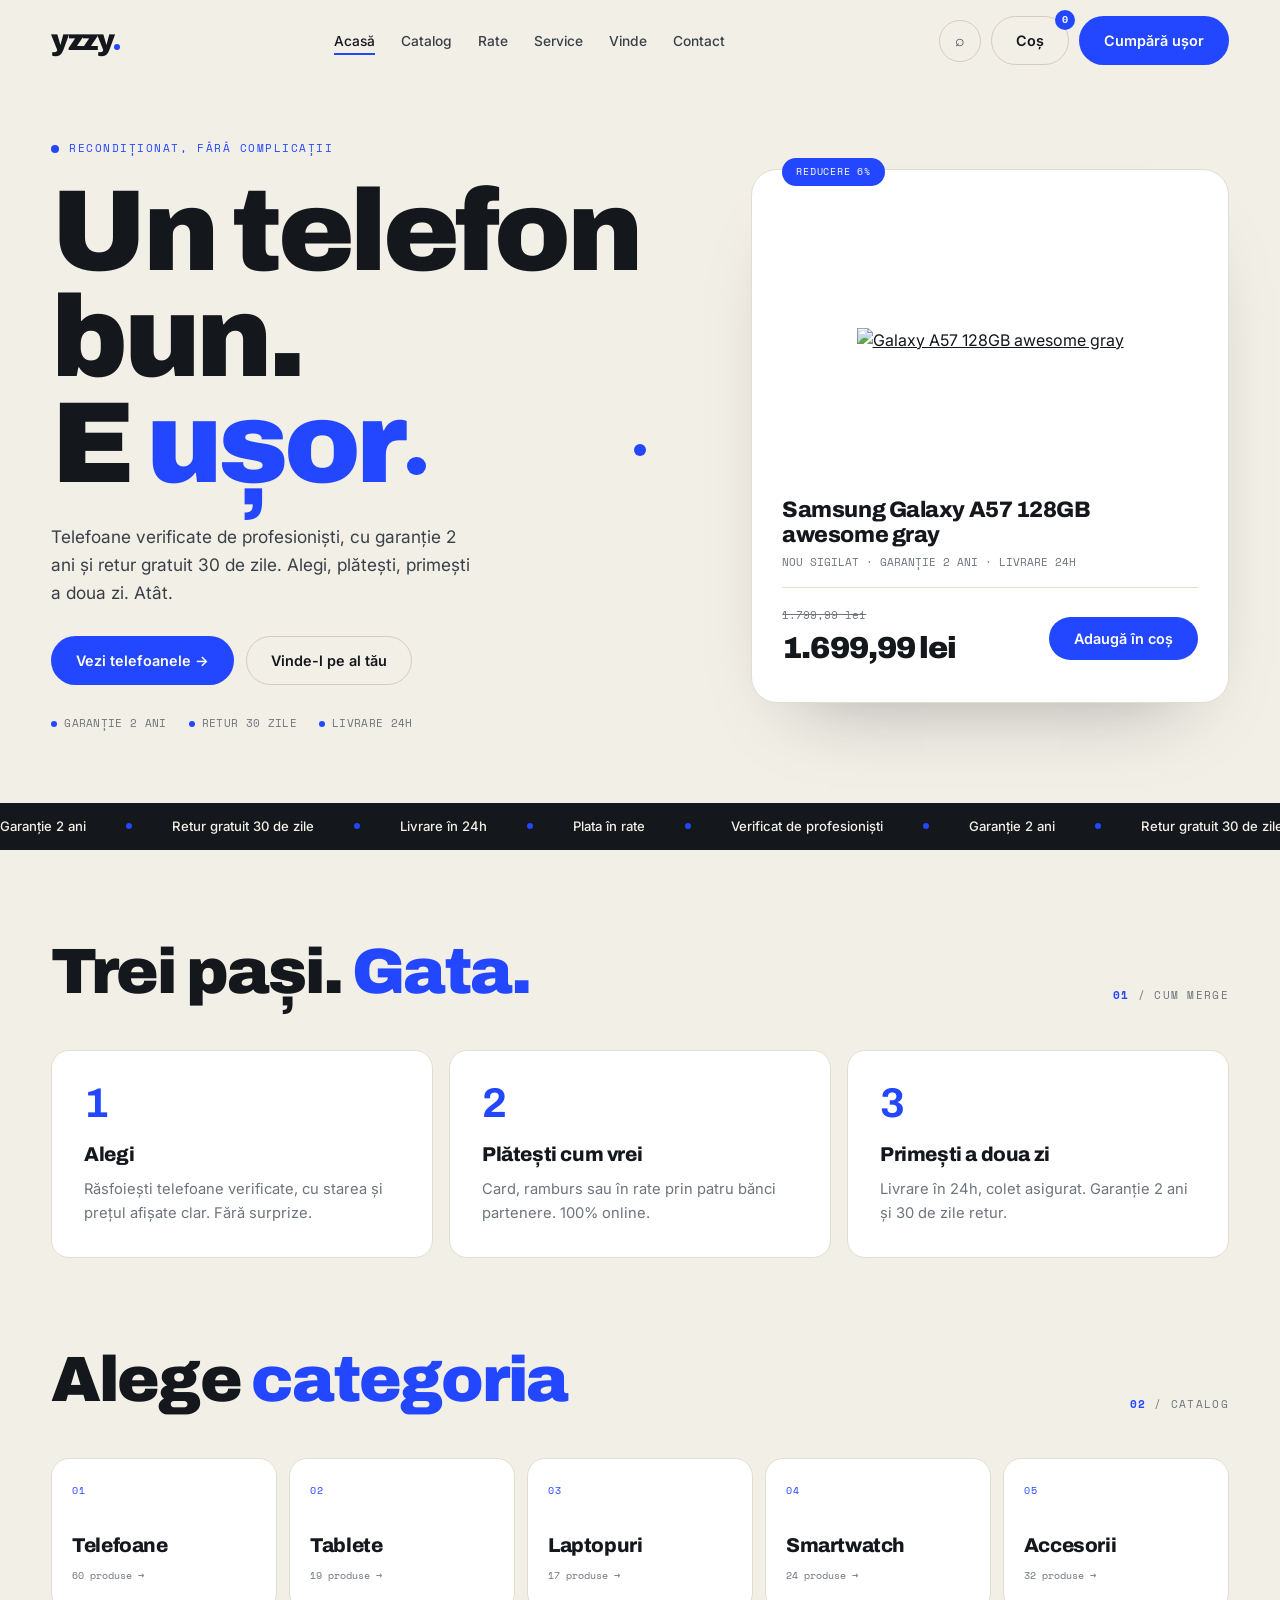
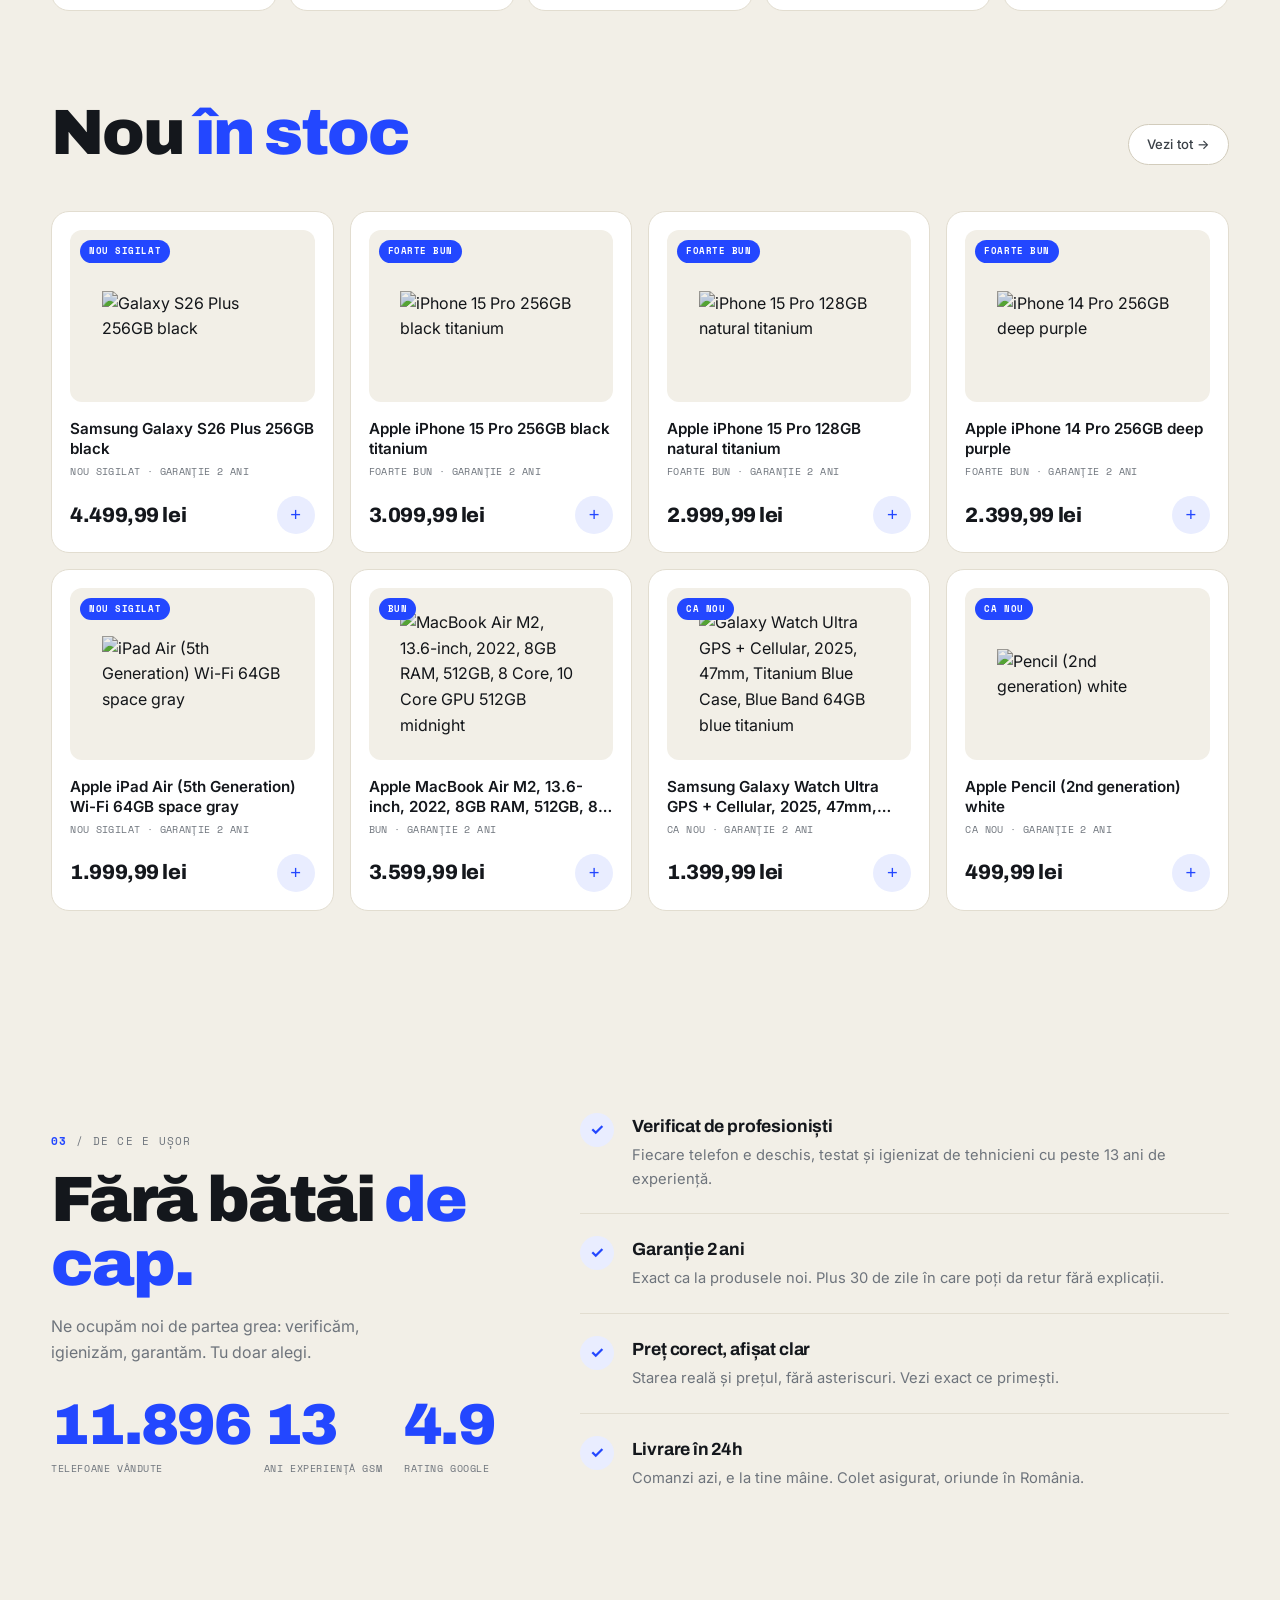
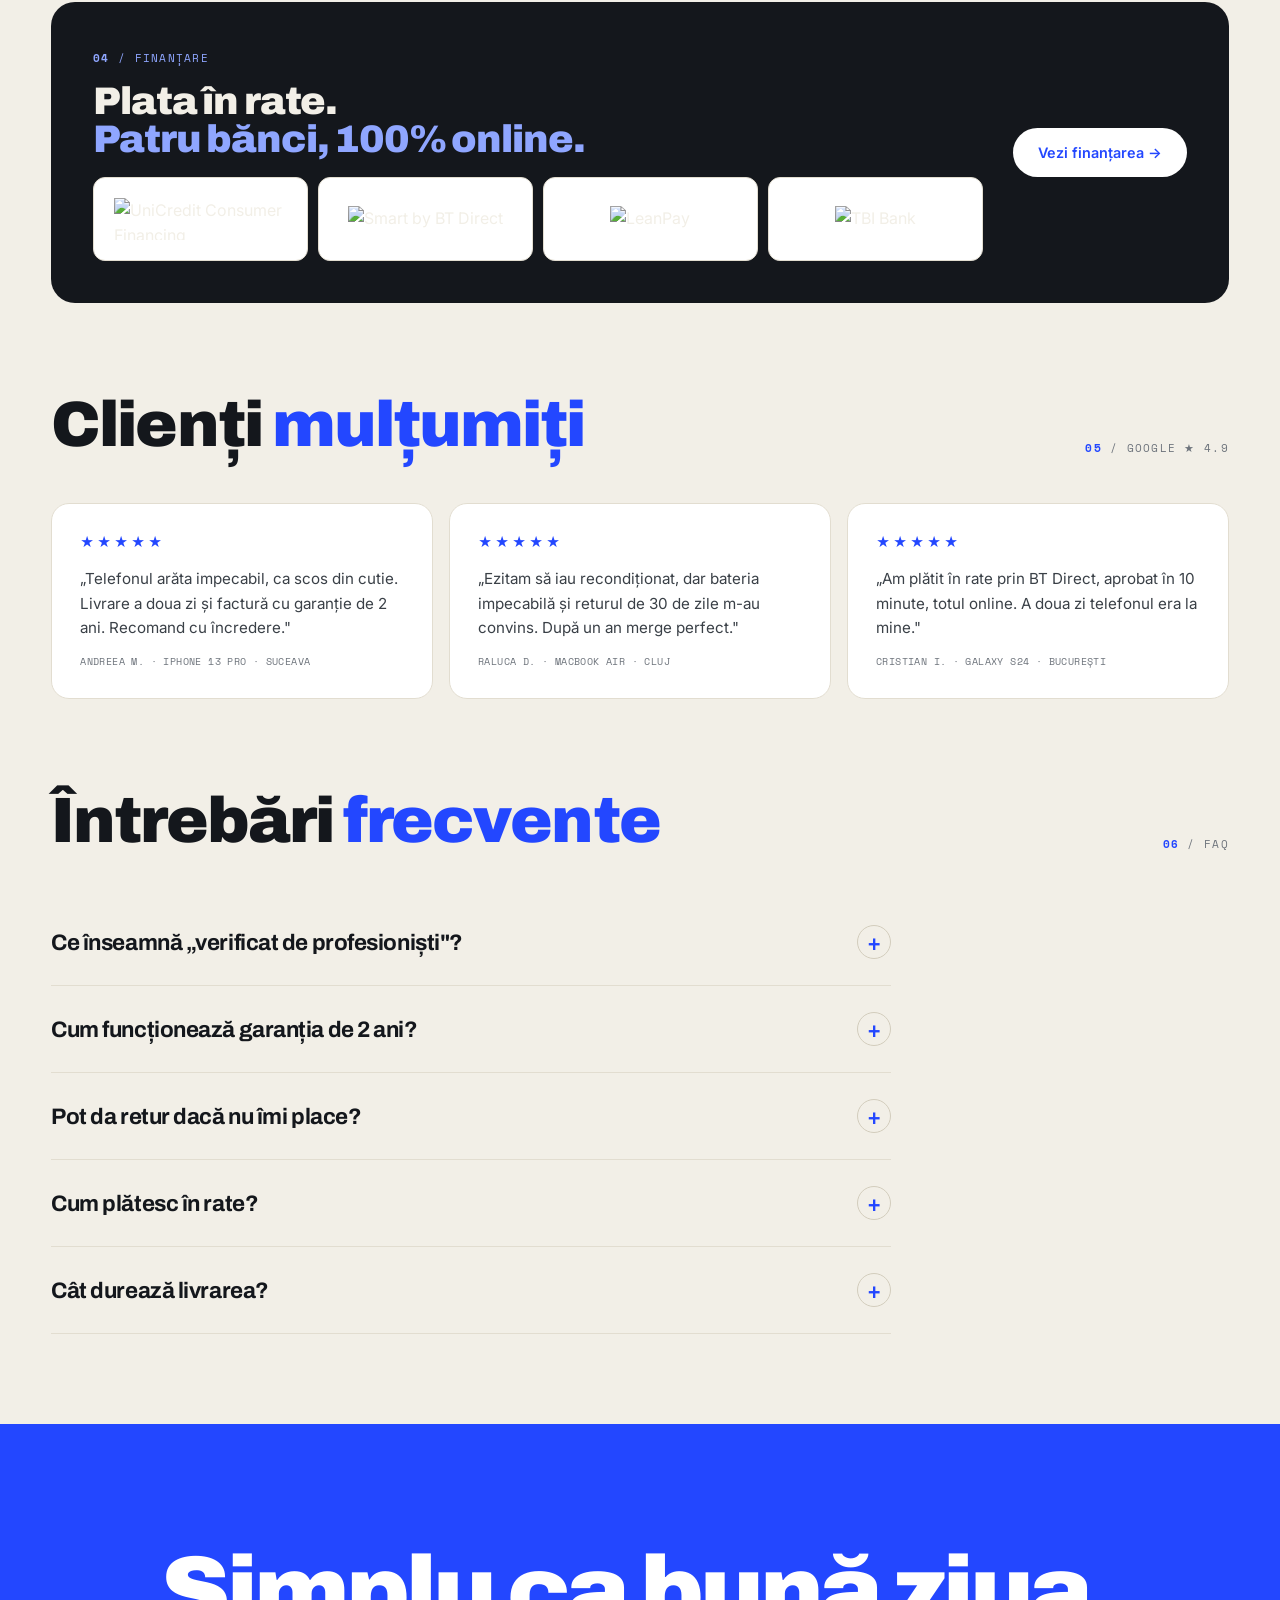
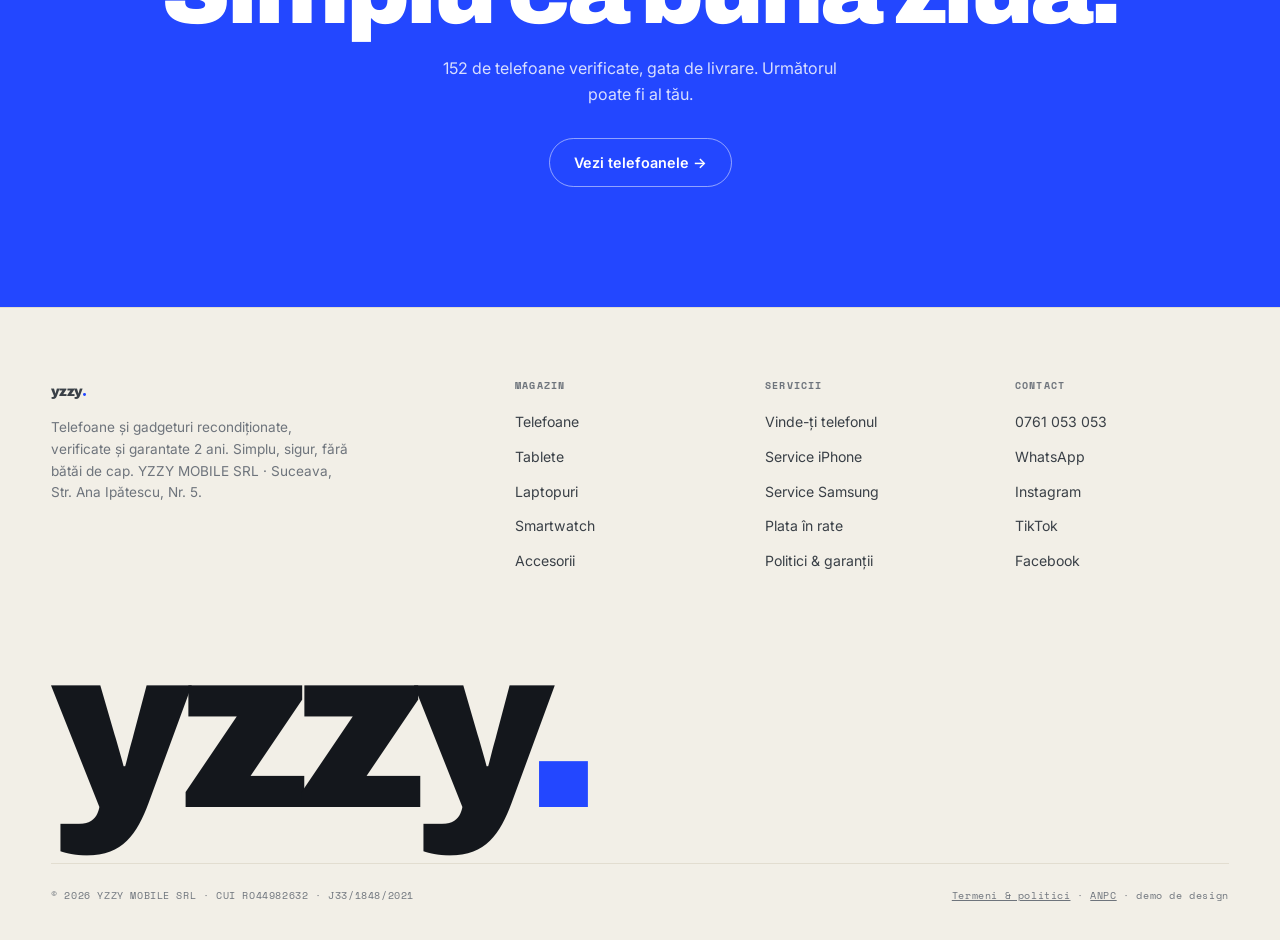
==== index.html @ cafa91b9 "YZZY — EASY: concept 1 (albastru electric pe alb cald, claritate elvetiana), logo reinventat fara eg" ====
<!DOCTYPE html>
<html lang="ro">
<head>
<meta charset="UTF-8">
<meta name="viewport" content="width=device-width, initial-scale=1.0">
<title>YZZY — E ușor. Telefoane recondiționate, garantate 2 ani</title>
<meta name="description" content="Telefoane și gadgeturi recondiționate, verificate de profesioniști. Garanție 2 ani, retur gratuit 30 de zile, livrare în 24h, plata în rate. Simplu.">
<link rel="stylesheet" href="theme.css?v=1">
<style>
.hero{padding:140px 4vw 70px;position:relative}
.hero-grid{display:grid;grid-template-columns:1.15fr .85fr;gap:54px;align-items:center}
@media(max-width:1000px){.hero-grid{grid-template-columns:1fr;gap:36px}}
.kicker{font-family:var(--f-mono);font-size:.68rem;letter-spacing:.14em;text-transform:uppercase;color:var(--blue);margin-bottom:22px;display:flex;align-items:center;gap:10px}
.kicker::before{content:"";width:8px;height:8px;border-radius:50%;background:var(--blue)}
.hero h1{font-size:clamp(3rem,9vw,7.5rem);letter-spacing:-.04em;line-height:.92}
.hero h1 .pop{display:inline-block;width:.16em;height:.16em;border-radius:50%;background:var(--blue);vertical-align:.06em;margin-left:.04em;animation:pop .5s cubic-bezier(.34,1.8,.5,1) .5s backwards}
@keyframes pop{from{transform:scale(0)}}
.hero-sub{max-width:420px;color:var(--ink-2);font-size:1.08rem;margin:26px 0 30px}
.hero-actions{display:flex;gap:12px;flex-wrap:wrap;margin-bottom:30px}
.hero-trust{display:flex;gap:22px;flex-wrap:wrap}
.hero-trust span{font-family:var(--f-mono);font-size:.68rem;letter-spacing:.03em;text-transform:uppercase;color:var(--ink-soft);display:flex;align-items:center;gap:7px}
.hero-trust span::before{content:"";width:6px;height:6px;border-radius:50%;background:var(--blue);flex:none}
/* card produs featured */
.feat{background:var(--card);border:1px solid var(--line);border-radius:26px;padding:30px;box-shadow:0 40px 80px -50px rgba(20,23,28,.4);position:relative}
.feat .flabel{position:absolute;top:-12px;left:30px;background:var(--blue);color:#fff;font-family:var(--f-mono);font-size:.6rem;letter-spacing:.08em;text-transform:uppercase;padding:6px 14px;border-radius:100px}
.feat .fimg{height:280px;display:grid;place-items:center;margin-bottom:18px}
.feat .fimg img{max-height:260px;max-width:80%;object-fit:contain;mix-blend-mode:multiply}
.feat h3{font-family:var(--f-display);font-weight:800;font-size:1.4rem;letter-spacing:-.02em;line-height:1.1}
.feat .fstate{font-family:var(--f-mono);font-size:.66rem;text-transform:uppercase;color:var(--ink-soft);margin:6px 0 16px}
.feat .ffoot{display:flex;align-items:center;justify-content:space-between;gap:14px;border-top:1px solid var(--line);padding-top:18px}
.feat .fprice{font-family:var(--f-display);font-weight:900;font-size:1.9rem;letter-spacing:-.03em}
.feat .fprice s{display:block;font-family:var(--f-mono);font-weight:400;font-size:.7rem;color:var(--ink-soft);letter-spacing:0}
/* 3 pasi */
.easy3{display:grid;grid-template-columns:repeat(3,1fr);gap:16px}
.e3{background:var(--card);border:1px solid var(--line);border-radius:var(--radius);padding:32px;position:relative;transition:transform .25s,box-shadow .25s}
.e3:hover{transform:translateY(-4px);box-shadow:0 20px 40px -24px rgba(20,23,28,.2)}
.e3 .n{font-family:var(--f-display);font-weight:900;font-size:2.6rem;color:var(--blue-tint);line-height:1;letter-spacing:-.03em}
.e3 .n b{color:var(--blue)}
.e3 h4{font-family:var(--f-display);font-weight:800;font-size:1.25rem;margin:14px 0 8px;letter-spacing:-.02em}
.e3 p{color:var(--ink-soft);font-size:.92rem}
@media(max-width:760px){.easy3{grid-template-columns:1fr}}
.cat-grid{display:grid;grid-template-columns:repeat(5,1fr);gap:12px}
.cat{background:var(--card);border:1px solid var(--line);border-radius:var(--radius);padding:24px 20px;text-decoration:none;color:var(--ink);display:flex;flex-direction:column;gap:30px;transition:border-color .25s,transform .25s,background .25s}
.cat:hover{transform:translateY(-4px);border-color:var(--blue);background:var(--blue-tint)}
.cat .cc{font-family:var(--f-mono);font-size:.6rem;letter-spacing:.1em;text-transform:uppercase;color:var(--blue)}
.cat h3{font-family:var(--f-display);font-weight:800;font-size:1.25rem;letter-spacing:-.02em}
.cat .ccount{font-family:var(--f-mono);font-size:.62rem;color:var(--ink-soft)}
@media(max-width:1000px){.cat-grid{grid-template-columns:repeat(2,1fr)}}
@media(max-width:520px){.cat-grid{grid-template-columns:1fr}}
.why{display:grid;grid-template-columns:.85fr 1.15fr;gap:50px;align-items:center}
@media(max-width:900px){.why{grid-template-columns:1fr}}
.why-list{display:flex;flex-direction:column}
.wrow{display:flex;gap:18px;padding:22px 0;border-bottom:1px solid var(--line)}
.wrow:last-child{border-bottom:none}
.wrow .wi{width:34px;height:34px;border-radius:50%;background:var(--blue-tint);color:var(--blue);display:grid;place-items:center;flex:none;font-weight:700}
.wrow h4{font-family:var(--f-display);font-weight:700;font-size:1.1rem;margin-bottom:3px;letter-spacing:-.01em}
.wrow p{color:var(--ink-soft);font-size:.92rem}
.stats{display:grid;grid-template-columns:repeat(3,1fr);gap:14px;margin-top:30px}
.stat b{font-family:var(--f-display);font-weight:900;font-size:clamp(2.4rem,5vw,3.6rem);color:var(--blue);display:block;line-height:1;letter-spacing:-.03em}
.stat span{font-family:var(--f-mono);font-size:.6rem;letter-spacing:.06em;text-transform:uppercase;color:var(--ink-soft);display:block;margin-top:8px}
.rate-strip{background:var(--ink);color:var(--paper);border-radius:24px;padding:42px;display:grid;grid-template-columns:1fr auto;gap:30px;align-items:center}
.rate-strip .sec-title{color:var(--paper)}.rate-strip .sec-title em{color:#8FA6FF}
.rate-tiles{display:grid;grid-template-columns:repeat(4,minmax(120px,1fr));gap:10px;margin-top:18px}
.rate-tiles .partner-tile{background:#fff}
@media(max-width:1000px){.rate-strip{grid-template-columns:1fr}.rate-tiles{grid-template-columns:repeat(2,1fr)}}
.tgrid{display:grid;grid-template-columns:repeat(3,1fr);gap:16px}
@media(max-width:900px){.tgrid{grid-template-columns:1fr}}
.tcard{background:var(--card);border:1px solid var(--line);border-radius:var(--radius);padding:28px;display:flex;flex-direction:column;gap:14px}
.tcard .stars{color:var(--blue);letter-spacing:3px;font-size:.85rem}
.tcard p{font-size:.95rem;color:var(--ink-2)}
.tcard .who{font-family:var(--f-mono);font-size:.62rem;letter-spacing:.04em;text-transform:uppercase;color:var(--ink-soft);margin-top:auto}
.faq-item{border-bottom:1px solid var(--line)}
.faq-q{width:100%;background:none;border:none;color:var(--ink);font-family:var(--f-display);font-weight:700;font-size:clamp(1.05rem,2.2vw,1.4rem);text-align:left;padding:26px 0;display:flex;justify-content:space-between;align-items:center;gap:18px;cursor:none;letter-spacing:-.02em}
.faq-q .ic{flex:none;width:34px;height:34px;border:1.5px solid var(--line-2);border-radius:50%;display:grid;place-items:center;color:var(--blue);transition:transform .3s,background .3s,color .3s}
.faq-item.open .faq-q .ic{transform:rotate(45deg);background:var(--blue);color:#fff;border-color:var(--blue)}
.faq-a{max-height:0;overflow:hidden;transition:max-height .4s cubic-bezier(.22,1,.36,1)}
.faq-a p{color:var(--ink-soft);padding:0 50px 26px 0;font-size:.96rem}
.final{padding:120px 4vw;text-align:center;background:var(--blue);color:#fff}
.final h2{font-size:clamp(2.6rem,8vw,6rem);margin-bottom:18px;letter-spacing:-.04em}
.final h2 .d{color:#fff}
.final p{color:rgba(255,255,255,.82);max-width:440px;margin:0 auto 30px}
.final .btn-ghost{border-color:rgba(255,255,255,.5);color:#fff}
.final .btn-ghost:hover{background:#fff;color:var(--blue);border-color:#fff}
</style>
</head>
<body>
<nav id="nav"></nav>

<header class="hero">
  <div class="hero-grid">
    <div>
      <div class="kicker">Recondiționat, fără complicații</div>
      <h1 class="display">Un telefon bun.<br>E <span class="blue">ușor</span><span class="pop"></span></h1>
      <p class="hero-sub">Telefoane verificate de profesioniști, cu garanție 2 ani și retur gratuit 30 de zile. Alegi, plătești, primești a doua zi. Atât.</p>
      <div class="hero-actions">
        <a class="btn btn-blue" href="catalog.html">Vezi telefoanele →</a>
        <a class="btn btn-ghost" href="vinde.html">Vinde-l pe al tău</a>
      </div>
      <div class="hero-trust">
        <span>Garanție 2 ani</span><span>Retur 30 zile</span><span>Livrare 24h</span>
      </div>
    </div>
    <div class="feat reveal in" id="feat"></div>
  </div>
</header>

<div class="marq" id="marq" aria-hidden="true"></div>

<section>
  <div class="sec-head reveal">
    <h2 class="sec-title">Trei pași. <em>Gata.</em></h2>
    <span class="sec-num"><b>01</b> / CUM MERGE</span>
  </div>
  <div class="easy3">
    <div class="e3 reveal"><span class="n"><b>1</b></span><h4>Alegi</h4><p>Răsfoiești telefoane verificate, cu starea și prețul afișate clar. Fără surprize.</p></div>
    <div class="e3 reveal"><span class="n"><b>2</b></span><h4>Plătești cum vrei</h4><p>Card, ramburs sau în rate prin patru bănci partenere. 100% online.</p></div>
    <div class="e3 reveal"><span class="n"><b>3</b></span><h4>Primești a doua zi</h4><p>Livrare în 24h, colet asigurat. Garanție 2 ani și 30 de zile retur.</p></div>
  </div>
</section>

<section style="padding-top:0">
  <div class="sec-head reveal">
    <h2 class="sec-title">Alege <em>categoria</em></h2>
    <span class="sec-num"><b>02</b> / CATALOG</span>
  </div>
  <div class="cat-grid" id="cats"></div>
</section>

<section style="padding-top:0">
  <div class="sec-head reveal">
    <h2 class="sec-title">Nou <em>în stoc</em></h2>
    <a class="pill" href="catalog.html">Vezi tot →</a>
  </div>
  <div class="pgrid" id="newGrid"></div>
</section>

<section>
  <div class="why">
    <div class="reveal">
      <span class="sec-num"><b>03</b> / DE CE E UȘOR</span>
      <h2 class="sec-title" style="margin:16px 0 18px">Fără bătăi <em>de cap.</em></h2>
      <p class="muted" style="max-width:380px">Ne ocupăm noi de partea grea: verificăm, igienizăm, garantăm. Tu doar alegi.</p>
      <div class="stats">
        <div class="stat"><b data-count="12000" data-suffix="+">0</b><span>telefoane vândute</span></div>
        <div class="stat"><b data-count="13" data-suffix="+">0</b><span>ani experiență GSM</span></div>
        <div class="stat"><b data-count="4.9" data-dec="1">0</b><span>rating Google</span></div>
      </div>
    </div>
    <div class="why-list reveal">
      <div class="wrow"><span class="wi">✓</span><div><h4>Verificat de profesioniști</h4><p>Fiecare telefon e deschis, testat și igienizat de tehnicieni cu peste 13 ani de experiență.</p></div></div>
      <div class="wrow"><span class="wi">✓</span><div><h4>Garanție 2 ani</h4><p>Exact ca la produsele noi. Plus 30 de zile în care poți da retur fără explicații.</p></div></div>
      <div class="wrow"><span class="wi">✓</span><div><h4>Preț corect, afișat clar</h4><p>Starea reală și prețul, fără asteriscuri. Vezi exact ce primești.</p></div></div>
      <div class="wrow"><span class="wi">✓</span><div><h4>Livrare în 24h</h4><p>Comanzi azi, e la tine mâine. Colet asigurat, oriunde în România.</p></div></div>
    </div>
  </div>
</section>

<section style="padding-top:0">
  <div class="rate-strip reveal">
    <div>
      <span class="sec-num" style="color:#8FA6FF"><b style="color:#8FA6FF">04</b> / FINANȚARE</span>
      <h2 class="sec-title" style="font-size:clamp(1.6rem,3.2vw,2.4rem);margin:12px 0 6px">Plata în rate.<br><em>Patru bănci, 100% online.</em></h2>
      <div class="rate-tiles">
        <a class="partner-tile" href="rate.html#unicredit"><img src="https://yzzy.ro/wp-content/uploads/2025/02/logo-unicredit-contrast-alb-2.jpg" alt="UniCredit Consumer Financing"></a>
        <a class="partner-tile" href="rate.html#bt"><img src="https://yzzy.ro/wp-content/uploads/2025/02/Logo-Smart-by-BT-Direct-1-300x115.webp" alt="Smart by BT Direct"></a>
        <a class="partner-tile" href="rate.html#leanpay"><img src="https://yzzy.ro/wp-content/uploads/2025/06/LP-logo-small-300x86.png" alt="LeanPay"></a>
        <a class="partner-tile" href="rate.html#tbi"><img src="https://yzzy.ro/wp-content/uploads/2025/02/tbi-bank-logo.webp" alt="TBI Bank"></a>
      </div>
    </div>
    <a class="btn btn-blue" href="rate.html" style="background:#fff;color:var(--blue)">Vezi finanțarea →</a>
  </div>
</section>

<section style="padding-top:0">
  <div class="sec-head reveal">
    <h2 class="sec-title">Clienți <em>mulțumiți</em></h2>
    <span class="sec-num"><b>05</b> / GOOGLE ★ 4.9</span>
  </div>
  <div class="tgrid">
    <div class="tcard reveal"><span class="stars">★★★★★</span><p>„Telefonul arăta impecabil, ca scos din cutie. Livrare a doua zi și factură cu garanție de 2 ani. Recomand cu încredere."</p><span class="who">Andreea M. · iPhone 13 Pro · Suceava</span></div>
    <div class="tcard reveal"><span class="stars">★★★★★</span><p>„Ezitam să iau recondiționat, dar bateria impecabilă și returul de 30 de zile m-au convins. După un an merge perfect."</p><span class="who">Raluca D. · MacBook Air · Cluj</span></div>
    <div class="tcard reveal"><span class="stars">★★★★★</span><p>„Am plătit în rate prin BT Direct, aprobat în 10 minute, totul online. A doua zi telefonul era la mine."</p><span class="who">Cristian I. · Galaxy S24 · București</span></div>
  </div>
</section>

<section style="padding-top:0" id="faq">
  <div class="sec-head reveal">
    <h2 class="sec-title">Întrebări <em>frecvente</em></h2>
    <span class="sec-num"><b>06</b> / FAQ</span>
  </div>
  <div style="max-width:840px">
    <div class="faq-item reveal"><button class="faq-q">Ce înseamnă „verificat de profesioniști"?<span class="ic">+</span></button>
      <div class="faq-a"><p>Fiecare dispozitiv e deschis, inspectat și testat de tehnicieni cu peste 13 ani de experiență: baterie, ecran, camere, senzori, conectivitate. Apoi e igienizat profesional.</p></div></div>
    <div class="faq-item reveal"><button class="faq-q">Cum funcționează garanția de 2 ani?<span class="ic">+</span></button>
      <div class="faq-a"><p>Exact ca la un produs nou: 24 de luni pentru persoane fizice (12 luni pentru firme și pentru anumite categorii). Orice defect care nu e cauzat de utilizare necorespunzătoare se repară gratuit în service-ul nostru din Suceava.</p></div></div>
    <div class="faq-item reveal"><button class="faq-q">Pot da retur dacă nu îmi place?<span class="ic">+</span></button>
      <div class="faq-a"><p>Da, ai 30 de zile calendaristice de la primire. Produsul trebuie returnat în starea în care l-ai primit, iar banii se rambursează prin transfer bancar în maximum 30 de zile.</p></div></div>
    <div class="faq-item reveal"><button class="faq-q">Cum plătesc în rate?<span class="ic">+</span></button>
      <div class="faq-a"><p>Alegi finanțarea direct din coș: UniCredit Consumer Financing, Smart by BT Direct, LeanPay sau TBI Bank. Aprobarea durează câteva minute, 100% online. Dobânda și DAE sunt stabilite de fiecare finanțator, în funcție de numărul de rate.</p></div></div>
    <div class="faq-item reveal"><button class="faq-q">Cât durează livrarea?<span class="ic">+</span></button>
      <div class="faq-a"><p>De regulă 24 de ore, orientativ 1–3 zile lucrătoare în funcție de zonă. Livrarea e gratuită, prin curier, cu colet asigurat.</p></div></div>
  </div>
</section>

<section class="final">
  <h2 class="display reveal">Simplu ca bună ziua<span class="d">.</span></h2>
  <p class="reveal">152 de telefoane verificate, gata de livrare. Următorul poate fi al tău.</p>
  <a class="btn btn-ghost reveal" href="catalog.html">Vezi telefoanele →</a>
</section>

<footer id="footer"></footer>

<script src="data/catalog.js?v=1"></script>
<script src="app.js?v=1"></script>
<script>
renderNav('index.html');
renderMarquee(document.getElementById('marq'));
renderFooter(document.getElementById('footer'));

// produs featured (cel mai nou telefon cu reducere, altfel primul)
const feat=P.filter(p=>p.cat==='telefoane').find(p=>p.on_sale&&p.regular>p.price)||P.find(p=>p.cat==='telefoane');
const fsale=feat.on_sale&&feat.regular>feat.price;
document.getElementById('feat').innerHTML=`
  <span class="flabel">${fsale?('reducere '+Math.round((1-feat.price/feat.regular)*100)+'%'):'nou în stoc'}</span>
  <a class="fimg" href="produs.html?id=${feat.id}"><img src="${feat.imgs[0]}" alt="${feat.name}"></a>
  <h3>${feat.brand} ${feat.name}</h3>
  <div class="fstate">${feat.condition} · garanție 2 ani · livrare 24h</div>
  <div class="ffoot">
    <span class="fprice">${fsale?`<s>${fmtLei(feat.regular)}</s>`:''}${fmtLei(feat.price)}</span>
    <button class="btn btn-blue" data-add="${feat.id}">Adaugă în coș</button>
  </div>`;
document.getElementById('feat').addEventListener('click',e=>{const b=e.target.closest('[data-add]');if(b){e.preventDefault();addToCart(b.dataset.add);}});

// categorii
document.getElementById('cats').innerHTML=CATS.map((c,i)=>{
  const n=P.filter(p=>p.cat===c.key).length;
  return `<a class="cat reveal" href="catalog.html?cat=${c.key}">
    <span class="cc">0${i+1}</span>
    <div><h3>${c.label}</h3><span class="ccount">${n} produse →</span></div></a>`;
}).join('');

// nou in stoc
const newGrid=document.getElementById('newGrid');
newGrid.innerHTML=P.filter(p=>p.cat==='telefoane').slice(0,4)
  .concat(P.filter(p=>p.cat==='tablete').slice(0,1),P.filter(p=>p.cat==='laptopuri').slice(0,1),P.filter(p=>p.cat==='smartwatch').slice(0,1),P.filter(p=>p.cat==='accesorii').slice(0,1))
  .map(cardHTML).join('');
bindAddButtons(newGrid);

// FAQ
document.querySelectorAll('.faq-q').forEach(btn=>btn.addEventListener('click',()=>{
  const item=btn.parentElement,ans=item.querySelector('.faq-a'),open=item.classList.contains('open');
  document.querySelectorAll('.faq-item.open').forEach(o=>{o.classList.remove('open');o.querySelector('.faq-a').style.maxHeight=null});
  if(!open){item.classList.add('open');ans.style.maxHeight=ans.scrollHeight+'px'}
}));

initReveal();initCounters();
</script>
</body>
</html>
---- theme.css ----
/* YZZY — EASY · temă comună (albastru electric pe alb cald, claritate elvețiană) */
@import url('https://fonts.googleapis.com/css2?family=Archivo:wght@400;500;600;700;800;900&family=Inter:wght@400;500;600&family=Space+Mono:wght@400;700&display=swap');

:root{
  --paper:#F2EFE7;
  --paper-2:#EAE6DB;
  --card:#FFFFFF;
  --ink:#14171C;
  --ink-2:#3A4047;
  --ink-soft:#6E747C;
  --line:#E2DDD0;
  --line-2:#D2CCBC;
  --blue:#2347FF;
  --blue-dark:#1733CC;
  --blue-tint:#E9EDFF;
  --ok:#1FA463;
  --radius:18px;
  --f-display:'Archivo',sans-serif;
  --f-text:'Inter',sans-serif;
  --f-mono:'Space Mono',monospace;
}
*{margin:0;padding:0;box-sizing:border-box}
html{scroll-behavior:smooth}
body{background:var(--paper);color:var(--ink);font-family:var(--f-text);font-size:16px;line-height:1.6;-webkit-font-smoothing:antialiased;overflow-x:hidden;cursor:none}
::selection{background:var(--blue);color:#fff}
a{color:inherit}
img{max-width:100%}

.display{font-family:var(--f-display);font-weight:900;letter-spacing:-.03em;line-height:.98}
.mono{font-family:var(--f-mono);letter-spacing:.04em;text-transform:uppercase}
.blue{color:var(--blue)}
.muted{color:var(--ink-soft)}
.dot{color:var(--blue)}

/* ---------- cursor (punctul de brand) ---------- */
.cur{position:fixed;width:12px;height:12px;border-radius:50%;background:var(--blue);pointer-events:none;z-index:10000;transform:translate(-50%,-50%);transition:width .2s,height .2s,background .2s}
.cur.big{width:42px;height:42px;background:rgba(35,71,255,.18)}
@media(hover:none){.cur{display:none}body{cursor:auto}}

/* ---------- nav ---------- */
nav{position:fixed;top:0;left:0;right:0;z-index:100;display:flex;align-items:center;justify-content:space-between;gap:16px;padding:16px 4vw;transition:background .3s,border-color .3s,box-shadow .3s;border-bottom:1px solid transparent}
nav.scrolled{background:rgba(242,239,231,.85);backdrop-filter:blur(16px);border-bottom-color:var(--line);box-shadow:0 1px 0 rgba(0,0,0,.02)}
.logo{font-family:var(--f-display);font-weight:900;font-size:1.85rem;letter-spacing:-.05em;text-decoration:none;color:var(--ink);display:inline-flex;align-items:baseline;line-height:1}
.logo .d{width:.2em;height:.2em;border-radius:50%;background:var(--blue);display:inline-block;margin-left:.04em;transition:transform .25s}
.logo:hover .d{transform:translateY(-.15em)}
.nav-links{display:flex;gap:26px;list-style:none}
.nav-links a{font-family:var(--f-text);font-size:.86rem;font-weight:500;color:var(--ink-2);text-decoration:none;transition:color .2s;padding:6px 0;position:relative}
.nav-links a::after{content:"";position:absolute;left:0;bottom:0;width:0;height:2px;background:var(--blue);transition:width .25s}
.nav-links a:hover,.nav-links a.active{color:var(--ink)}
.nav-links a:hover::after,.nav-links a.active::after{width:100%}
.nav-cta{display:flex;gap:10px;align-items:center}
.btn{display:inline-flex;align-items:center;justify-content:center;gap:8px;font-family:var(--f-text);font-weight:600;font-size:.9rem;padding:12px 24px;border-radius:100px;text-decoration:none;border:1.5px solid transparent;cursor:none;transition:transform .2s,background .2s,color .2s,border-color .2s,box-shadow .3s}
.btn:hover{transform:translateY(-2px)}
.btn-blue{background:var(--blue);color:#fff}
.btn-blue:hover{background:var(--blue-dark);box-shadow:0 10px 26px -8px rgba(35,71,255,.5)}
.btn-ghost{border-color:var(--line-2);color:var(--ink)}
.btn-ghost:hover{border-color:var(--ink);background:var(--ink);color:#fff}
#cartBtn{position:relative}
.cart-count{position:absolute;top:-7px;right:-7px;min-width:20px;height:20px;border-radius:100px;background:var(--blue);color:#fff;font-family:var(--f-mono);font-size:.62rem;font-weight:700;display:grid;place-items:center;padding:0 5px}
.icon-btn{width:42px;height:42px;border-radius:50%;border:1.5px solid var(--line-2);background:none;color:var(--ink-2);cursor:none;display:grid;place-items:center;font-size:1rem;transition:color .2s,border-color .2s,background .2s}
.icon-btn:hover{color:#fff;border-color:var(--blue);background:var(--blue)}
@media(max-width:980px){.nav-links{display:none}}

/* ---------- marquee ---------- */
.marq{background:var(--ink);overflow:hidden;padding:13px 0}
.marq-track{display:flex;gap:40px;width:max-content;animation:scroll 28s linear infinite}
.marq-track:hover{animation-play-state:paused}
.marq-track span{font-family:var(--f-text);font-size:.82rem;font-weight:500;color:var(--paper);white-space:nowrap;display:flex;align-items:center;gap:40px}
.marq-track i{font-style:normal;width:6px;height:6px;border-radius:50%;background:var(--blue);display:inline-block}
@keyframes scroll{to{transform:translateX(-50%)}}

/* ---------- secțiuni ---------- */
section{padding:90px 4vw;position:relative}
.sec-head{display:flex;align-items:flex-end;justify-content:space-between;gap:24px;margin-bottom:46px;flex-wrap:wrap}
.sec-num{font-family:var(--f-mono);font-size:.66rem;letter-spacing:.12em;color:var(--ink-soft);text-transform:uppercase}
.sec-num b{color:var(--blue)}
.sec-title{font-family:var(--f-display);font-weight:900;font-size:clamp(2rem,5vw,4rem);line-height:1;letter-spacing:-.03em}
.sec-title em{font-style:normal;color:var(--blue)}
.reveal{opacity:0;transform:translateY(34px);transition:opacity .7s cubic-bezier(.22,1,.36,1),transform .7s cubic-bezier(.22,1,.36,1)}
.reveal.in{opacity:1;transform:none}

/* ---------- board / tabel produse ---------- */
.board{background:var(--card);border:1px solid var(--line);border-radius:var(--radius);overflow:hidden}
.board-row{display:flex;gap:14px;align-items:center;padding:15px 20px;border-bottom:1px solid var(--line);font-size:.86rem;text-decoration:none;transition:background .18s}
.board-row:last-child{border-bottom:none}
a.board-row:hover{background:var(--blue-tint)}
.board-row .col-name{flex:2;min-width:0;color:var(--ink);font-weight:500;white-space:nowrap;overflow:hidden;text-overflow:ellipsis}
.board-row .col-state{width:120px;color:var(--ok);flex:none;font-family:var(--f-mono);font-size:.7rem;text-transform:uppercase}
.board-row .col-tag{flex:1.4;min-width:0;color:var(--ink-soft);font-family:var(--f-mono);font-size:.68rem;white-space:nowrap;overflow:hidden;text-overflow:ellipsis}
.board-row .col-price{color:var(--ink);font-family:var(--f-display);font-weight:800;font-size:1rem;flex:none;letter-spacing:-.02em}
.board-head{background:var(--paper-2);color:var(--ink-soft)}
.board-head .col-state,.board-head .col-price,.board-head .col-name{color:var(--ink-soft);font-family:var(--f-mono);font-weight:400;font-size:.64rem;text-transform:uppercase;letter-spacing:.08em}

/* ---------- carduri produs ---------- */
.pgrid{display:grid;grid-template-columns:repeat(4,1fr);gap:16px}
.pcard{position:relative;background:var(--card);border:1px solid var(--line);border-radius:var(--radius);padding:18px;display:flex;flex-direction:column;gap:5px;text-decoration:none;color:var(--ink);transition:transform .3s cubic-bezier(.22,1,.36,1),box-shadow .3s,border-color .3s;overflow:hidden}
.pcard:hover{transform:translateY(-6px);box-shadow:0 22px 44px -22px rgba(20,23,28,.22);border-color:var(--line-2)}
.pvis{position:relative;height:172px;border-radius:12px;background:var(--paper);display:grid;place-items:center;margin-bottom:12px;overflow:hidden}
.pvis img{max-width:74%;max-height:82%;object-fit:contain;mix-blend-mode:multiply;transition:transform .4s cubic-bezier(.22,1,.36,1)}
.pcard:hover .pvis img{transform:scale(1.06)}
.ptag{position:absolute;top:10px;left:10px;z-index:2;font-family:var(--f-mono);font-size:.56rem;letter-spacing:.06em;text-transform:uppercase;color:#fff;background:var(--blue);padding:4px 9px;border-radius:100px;font-weight:700}
.pname{font-weight:600;font-size:.95rem;line-height:1.3;display:-webkit-box;-webkit-line-clamp:2;-webkit-box-orient:vertical;overflow:hidden;min-height:2.5em}
.pstate{font-family:var(--f-mono);font-size:.6rem;letter-spacing:.04em;text-transform:uppercase;color:var(--ink-soft)}
.pfoot{display:flex;align-items:center;justify-content:space-between;margin-top:12px}
.pprice{font-family:var(--f-display);font-weight:800;font-size:1.3rem;letter-spacing:-.02em}
.pprice s{font-family:var(--f-mono);font-weight:400;font-size:.62rem;color:var(--ink-soft);margin-right:7px;letter-spacing:0}
.padd{width:38px;height:38px;border-radius:50%;background:var(--blue-tint);border:none;color:var(--blue);font-size:1.15rem;cursor:none;display:grid;place-items:center;transition:background .2s,transform .2s,color .2s}
.padd:hover{background:var(--blue);color:#fff;transform:scale(1.12)}
@media(max-width:1100px){.pgrid{grid-template-columns:repeat(3,1fr)}}
@media(max-width:820px){.pgrid{grid-template-columns:repeat(2,1fr)}}
@media(max-width:520px){.pgrid{grid-template-columns:1fr}}

/* ---------- pills ---------- */
.pills{display:flex;gap:8px;flex-wrap:wrap}
.pill{font-family:var(--f-text);font-size:.82rem;font-weight:500;padding:9px 18px;border-radius:100px;border:1.5px solid var(--line-2);background:var(--card);color:var(--ink-2);cursor:none;transition:all .2s;text-decoration:none}
.pill:hover{border-color:var(--blue);color:var(--blue)}
.pill.active{background:var(--blue);color:#fff;border-color:var(--blue)}

/* ---------- parteneri ---------- */
.partner-tile{background:var(--card);border-radius:12px;padding:16px 20px;display:grid;place-items:center;text-decoration:none;border:1px solid var(--line);transition:transform .25s,box-shadow .3s,border-color .25s;min-height:84px}
.partner-tile img{max-height:42px;max-width:100%;object-fit:contain}
.partner-tile:hover{transform:translateY(-3px);border-color:var(--blue);box-shadow:0 14px 30px -16px rgba(35,71,255,.4)}

/* ---------- footer ---------- */
footer{border-top:1px solid var(--line);padding:70px 4vw 36px;background:var(--paper)}
.foot-grid{display:grid;grid-template-columns:2fr 1fr 1fr 1fr;gap:36px;margin-bottom:56px}
.foot-grid h5{font-family:var(--f-mono);font-size:.62rem;letter-spacing:.12em;text-transform:uppercase;color:var(--ink-soft);margin-bottom:16px}
.foot-grid ul{list-style:none}
.foot-grid li{margin-bottom:9px}
.foot-grid a{color:var(--ink-2);text-decoration:none;font-size:.88rem;transition:color .2s}
.foot-grid a:hover{color:var(--blue)}
.foot-brand p{color:var(--ink-soft);font-size:.85rem;max-width:300px;margin-top:14px}
.foot-mega{font-family:var(--f-display);font-weight:900;font-size:clamp(4rem,18vw,17rem);line-height:.8;letter-spacing:-.05em;color:var(--ink);margin-bottom:40px}
.foot-mega .d{color:var(--blue)}
.foot-bottom{display:flex;justify-content:space-between;gap:18px;flex-wrap:wrap;border-top:1px solid var(--line);padding-top:24px;font-family:var(--f-mono);font-size:.62rem;letter-spacing:.06em;color:var(--ink-soft)}
.foot-bottom a{color:inherit}
@media(max-width:900px){.foot-grid{grid-template-columns:1fr 1fr}}

/* ---------- toast ---------- */
.toast{position:fixed;bottom:24px;left:50%;transform:translate(-50%,80px);background:var(--ink);color:#fff;font-family:var(--f-text);font-weight:500;font-size:.84rem;padding:14px 22px;border-radius:100px;z-index:300;transition:transform .4s cubic-bezier(.34,1.56,.64,1);pointer-events:none;box-shadow:0 18px 40px -16px rgba(20,23,28,.5)}
.toast.show{transform:translate(-50%,0)}
.toast b{color:#8FA6FF}

/* ---------- search ---------- */
.search-ov{position:fixed;inset:0;background:rgba(242,239,231,.96);backdrop-filter:blur(10px);z-index:250;display:none;padding:14vh 6vw 0;flex-direction:column;align-items:center}
.search-ov.show{display:flex}
.search-ov input{width:min(640px,100%);background:none;border:none;border-bottom:2px solid var(--blue);color:var(--ink);font-family:var(--f-display);font-weight:800;font-size:clamp(1.5rem,4vw,2.6rem);letter-spacing:-.02em;padding:10px 4px;outline:none}
.search-ov input::placeholder{color:var(--line-2)}
.search-res{width:min(640px,100%);margin-top:18px;max-height:50vh;overflow:auto}
.search-res a{display:flex;justify-content:space-between;gap:14px;padding:13px 6px;border-bottom:1px solid var(--line);text-decoration:none;color:var(--ink);font-size:.9rem;transition:color .15s}
.search-res a:hover{color:var(--blue)}
.search-res a b{font-family:var(--f-display);font-weight:800;white-space:nowrap}
.search-close{position:absolute;top:26px;right:5vw}

@media(prefers-reduced-motion:reduce){*{animation-duration:.01ms !important;transition-duration:.01ms !important}}
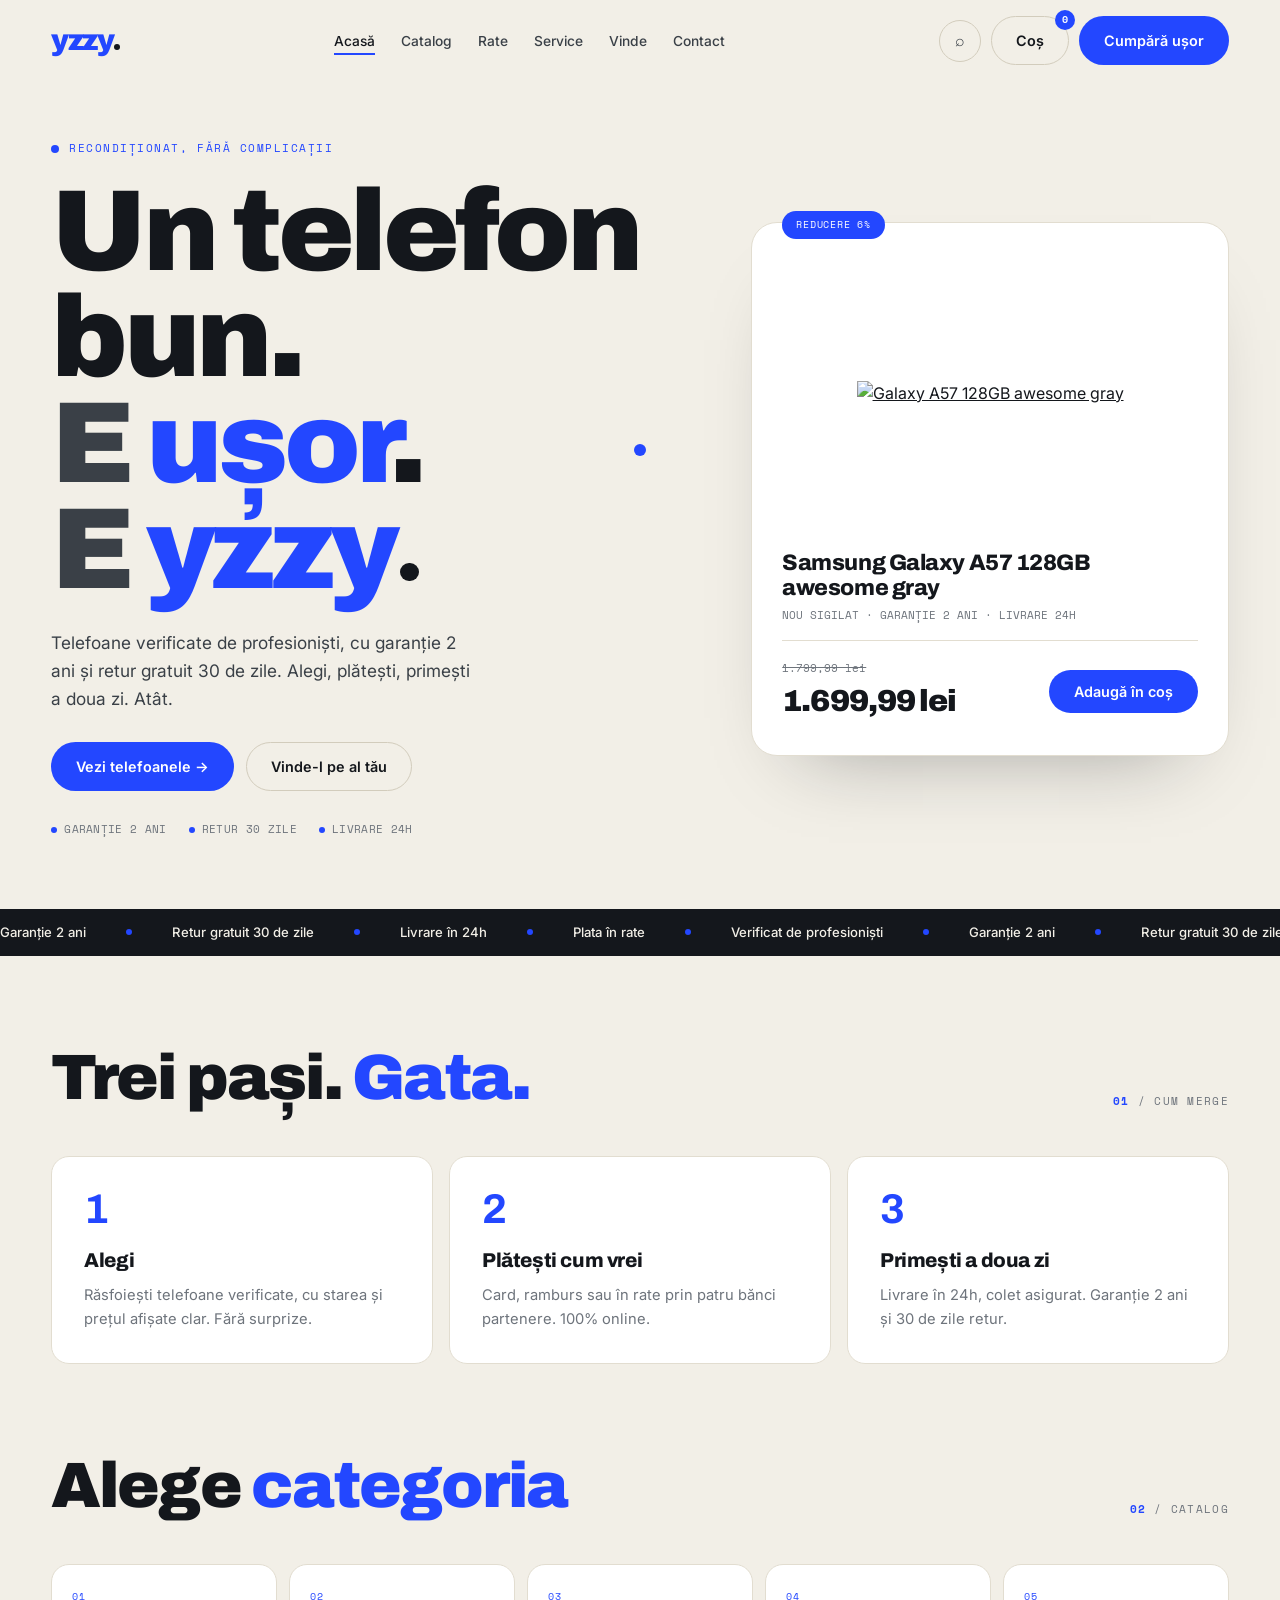
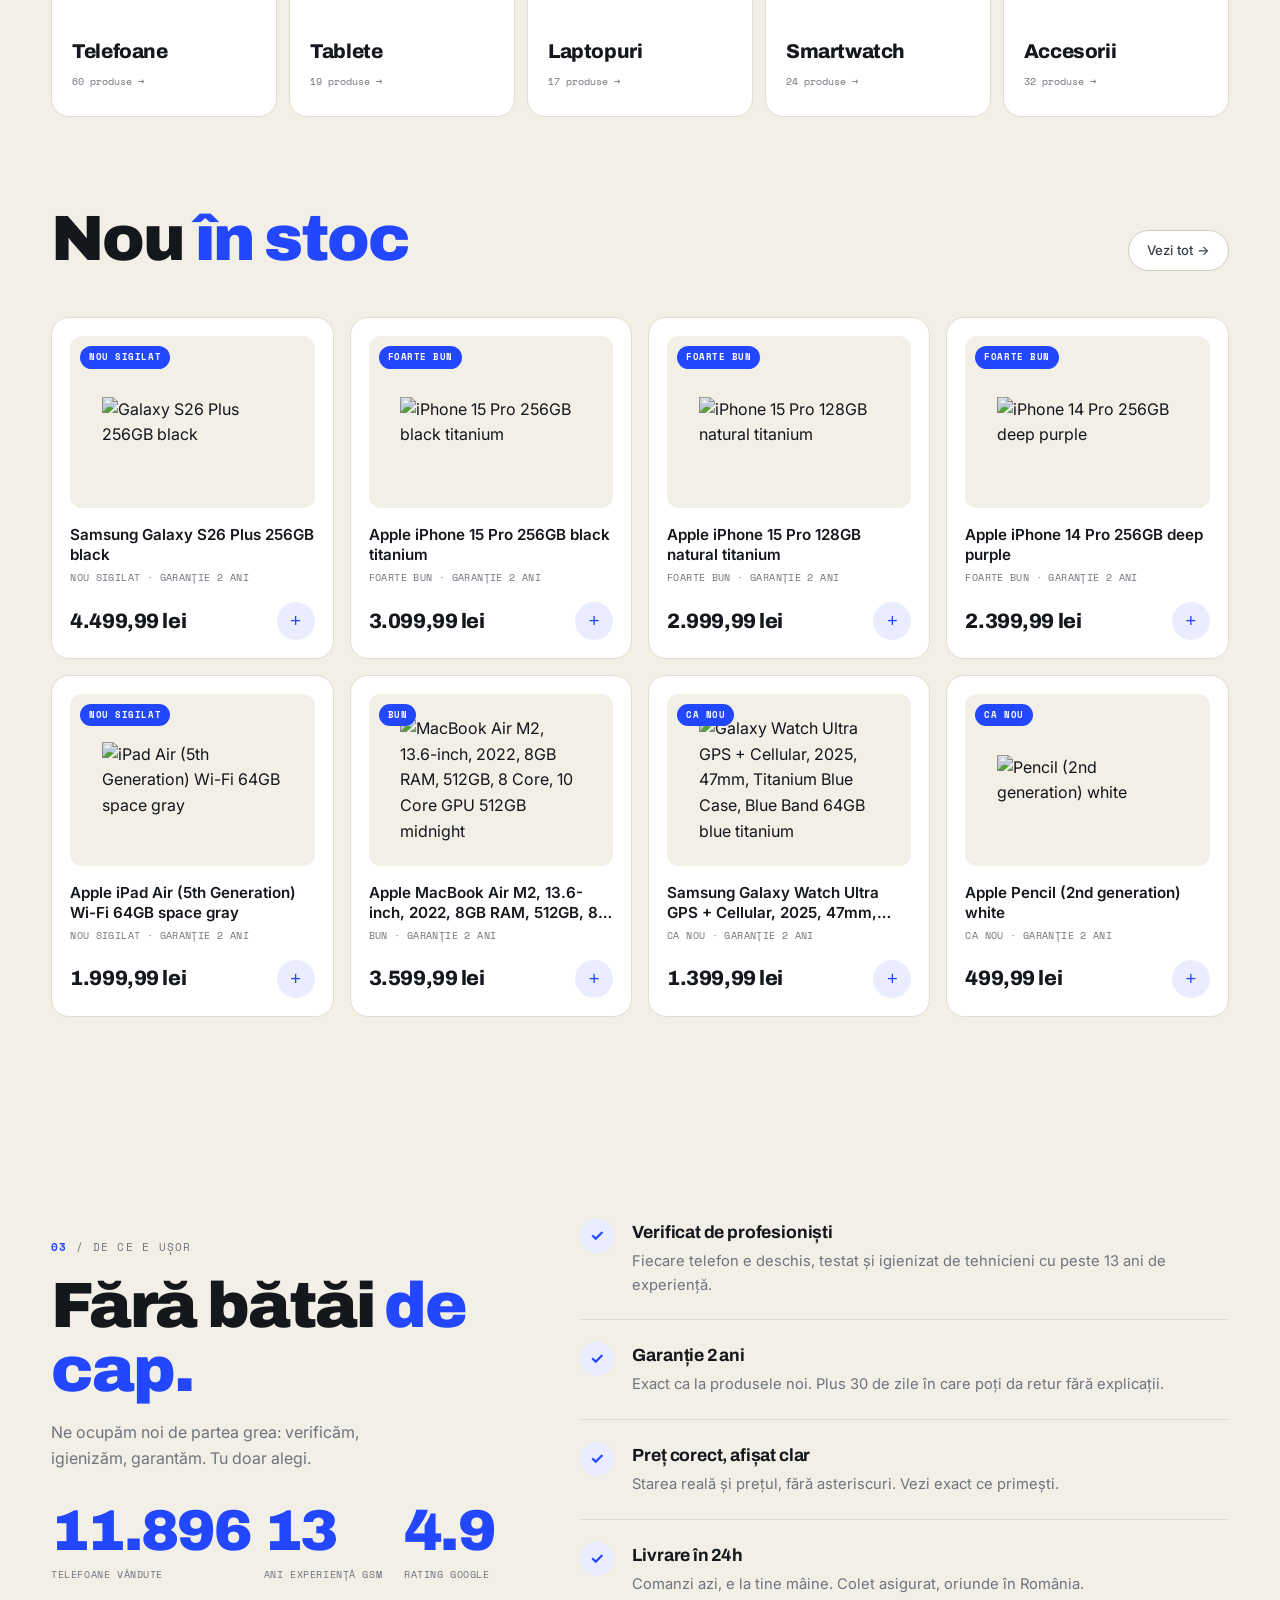
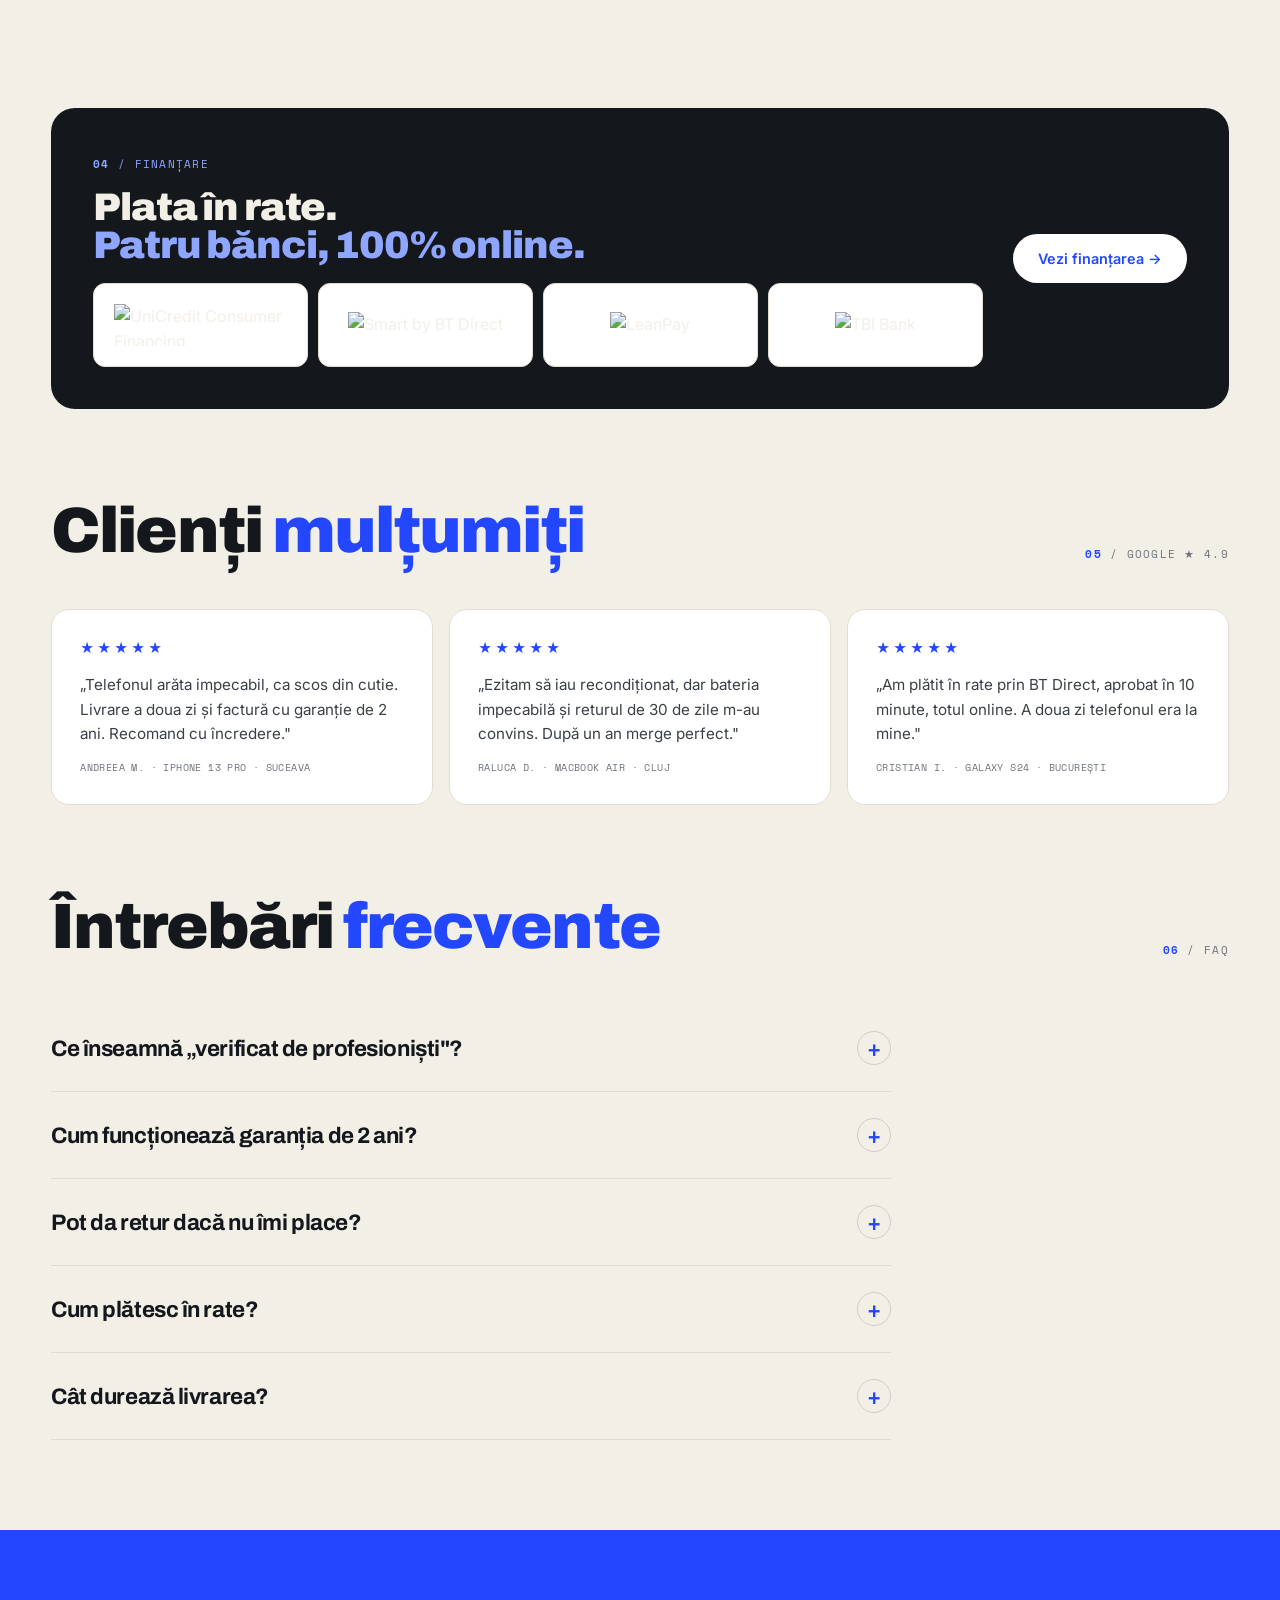
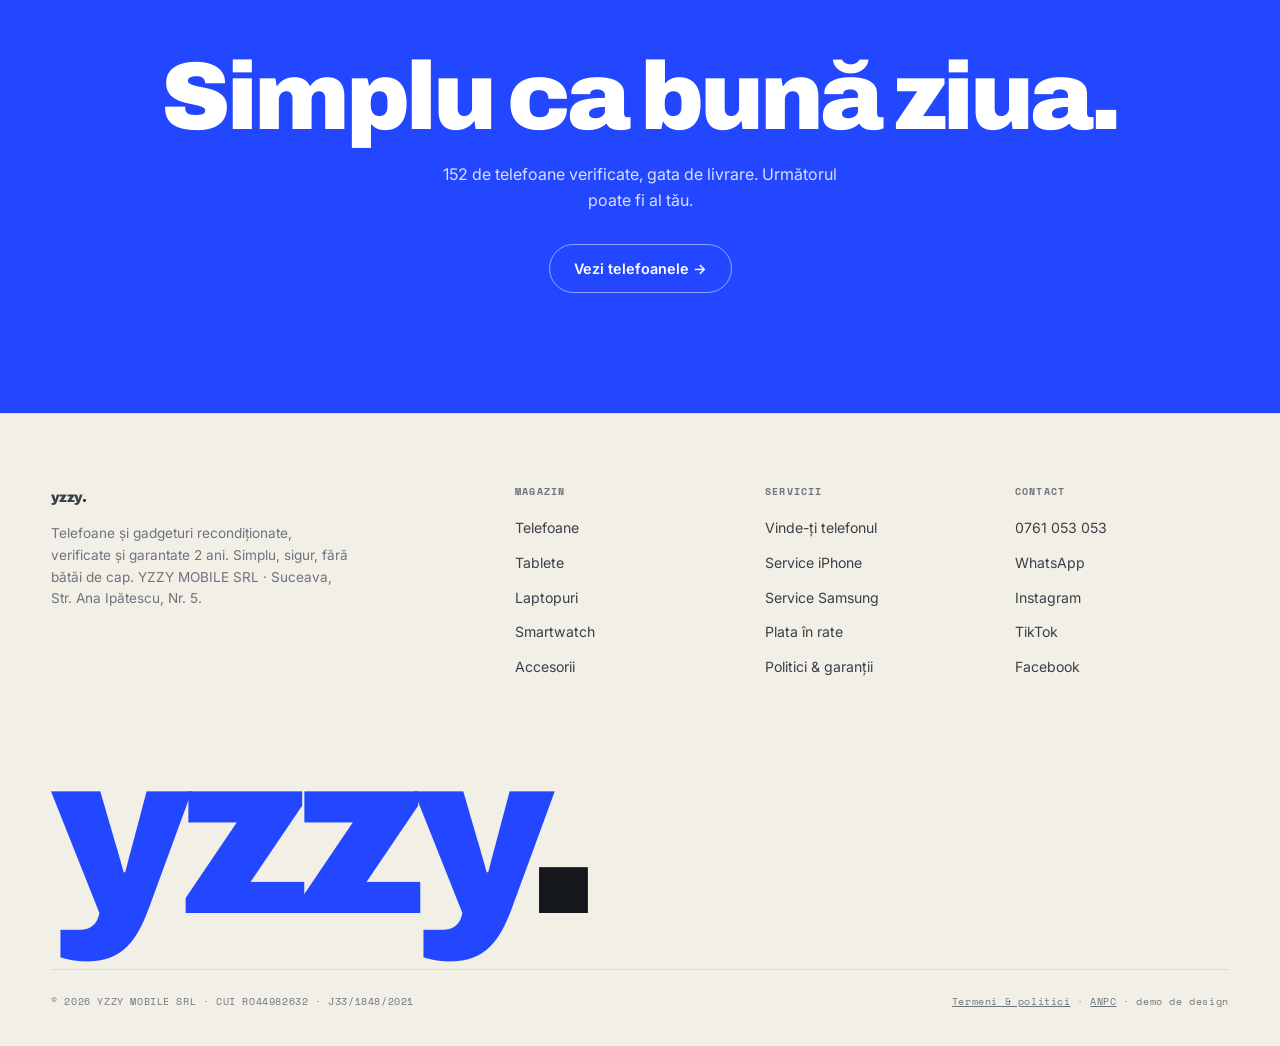
==== commit eb50b598: "Hero ecuatie tranzitiva: 3 randuri (Un telefon bun / E usor / E yzzy), E-uri negru-soft, usor+yzzy a" ====
--- a/index.html
+++ b/index.html
@@ -5,7 +5,7 @@
 <meta name="viewport" content="width=device-width, initial-scale=1.0">
 <title>YZZY — E ușor. Telefoane recondiționate, garantate 2 ani</title>
 <meta name="description" content="Telefoane și gadgeturi recondiționate, verificate de profesioniști. Garanție 2 ani, retur gratuit 30 de zile, livrare în 24h, plata în rate. Simplu.">
-<link rel="stylesheet" href="theme.css?v=1">
+<link rel="stylesheet" href="theme.css?v=2">
 <style>
 .hero{padding:140px 4vw 70px;position:relative}
 .hero-grid{display:grid;grid-template-columns:1.15fr .85fr;gap:54px;align-items:center}
@@ -13,7 +13,8 @@
 .kicker{font-family:var(--f-mono);font-size:.68rem;letter-spacing:.14em;text-transform:uppercase;color:var(--blue);margin-bottom:22px;display:flex;align-items:center;gap:10px}
 .kicker::before{content:"";width:8px;height:8px;border-radius:50%;background:var(--blue)}
 .hero h1{font-size:clamp(3rem,9vw,7.5rem);letter-spacing:-.04em;line-height:.92}
-.hero h1 .pop{display:inline-block;width:.16em;height:.16em;border-radius:50%;background:var(--blue);vertical-align:.06em;margin-left:.04em;animation:pop .5s cubic-bezier(.34,1.8,.5,1) .5s backwards}
+.hero h1 .conn{color:var(--ink-2)}
+.hero h1 .pop{display:inline-block;width:.16em;height:.16em;border-radius:50%;background:var(--ink);vertical-align:.06em;margin-left:.04em;animation:pop .5s cubic-bezier(.34,1.8,.5,1) .9s backwards}
 @keyframes pop{from{transform:scale(0)}}
 .hero-sub{max-width:420px;color:var(--ink-2);font-size:1.08rem;margin:26px 0 30px}
 .hero-actions{display:flex;gap:12px;flex-wrap:wrap;margin-bottom:30px}
@@ -90,7 +91,7 @@
   <div class="hero-grid">
     <div>
       <div class="kicker">Recondiționat, fără complicații</div>
-      <h1 class="display">Un telefon bun.<br>E <span class="blue">ușor</span><span class="pop"></span></h1>
+      <h1 class="display">Un telefon bun.<br><span class="conn">E</span> <span class="blue">ușor</span>.<br><span class="conn">E</span> <span class="blue">yzzy</span><span class="pop"></span></h1>
       <p class="hero-sub">Telefoane verificate de profesioniști, cu garanție 2 ani și retur gratuit 30 de zile. Alegi, plătești, primești a doua zi. Atât.</p>
       <div class="hero-actions">
         <a class="btn btn-blue" href="catalog.html">Vezi telefoanele →</a>
@@ -210,8 +211,8 @@
 
 <footer id="footer"></footer>
 
-<script src="data/catalog.js?v=1"></script>
-<script src="app.js?v=1"></script>
+<script src="data/catalog.js?v=2"></script>
+<script src="app.js?v=2"></script>
 <script>
 renderNav('index.html');
 renderMarquee(document.getElementById('marq'));
--- a/theme.css
+++ b/theme.css
@@ -40,8 +40,8 @@
 /* ---------- nav ---------- */
 nav{position:fixed;top:0;left:0;right:0;z-index:100;display:flex;align-items:center;justify-content:space-between;gap:16px;padding:16px 4vw;transition:background .3s,border-color .3s,box-shadow .3s;border-bottom:1px solid transparent}
 nav.scrolled{background:rgba(242,239,231,.85);backdrop-filter:blur(16px);border-bottom-color:var(--line);box-shadow:0 1px 0 rgba(0,0,0,.02)}
-.logo{font-family:var(--f-display);font-weight:900;font-size:1.85rem;letter-spacing:-.05em;text-decoration:none;color:var(--ink);display:inline-flex;align-items:baseline;line-height:1}
-.logo .d{width:.2em;height:.2em;border-radius:50%;background:var(--blue);display:inline-block;margin-left:.04em;transition:transform .25s}
+.logo{font-family:var(--f-display);font-weight:900;font-size:1.85rem;letter-spacing:-.05em;text-decoration:none;color:var(--blue);display:inline-flex;align-items:baseline;line-height:1}
+.logo .d{width:.2em;height:.2em;border-radius:50%;background:var(--ink);display:inline-block;margin-left:.04em;transition:transform .25s}
 .logo:hover .d{transform:translateY(-.15em)}
 .nav-links{display:flex;gap:26px;list-style:none}
 .nav-links a{font-family:var(--f-text);font-size:.86rem;font-weight:500;color:var(--ink-2);text-decoration:none;transition:color .2s;padding:6px 0;position:relative}
@@ -130,8 +130,8 @@
 .foot-grid a{color:var(--ink-2);text-decoration:none;font-size:.88rem;transition:color .2s}
 .foot-grid a:hover{color:var(--blue)}
 .foot-brand p{color:var(--ink-soft);font-size:.85rem;max-width:300px;margin-top:14px}
-.foot-mega{font-family:var(--f-display);font-weight:900;font-size:clamp(4rem,18vw,17rem);line-height:.8;letter-spacing:-.05em;color:var(--ink);margin-bottom:40px}
-.foot-mega .d{color:var(--blue)}
+.foot-mega{font-family:var(--f-display);font-weight:900;font-size:clamp(4rem,18vw,17rem);line-height:.8;letter-spacing:-.05em;color:var(--blue);margin-bottom:40px}
+.foot-mega .d{color:var(--ink)}
 .foot-bottom{display:flex;justify-content:space-between;gap:18px;flex-wrap:wrap;border-top:1px solid var(--line);padding-top:24px;font-family:var(--f-mono);font-size:.62rem;letter-spacing:.06em;color:var(--ink-soft)}
 .foot-bottom a{color:inherit}
 @media(max-width:900px){.foot-grid{grid-template-columns:1fr 1fr}}
